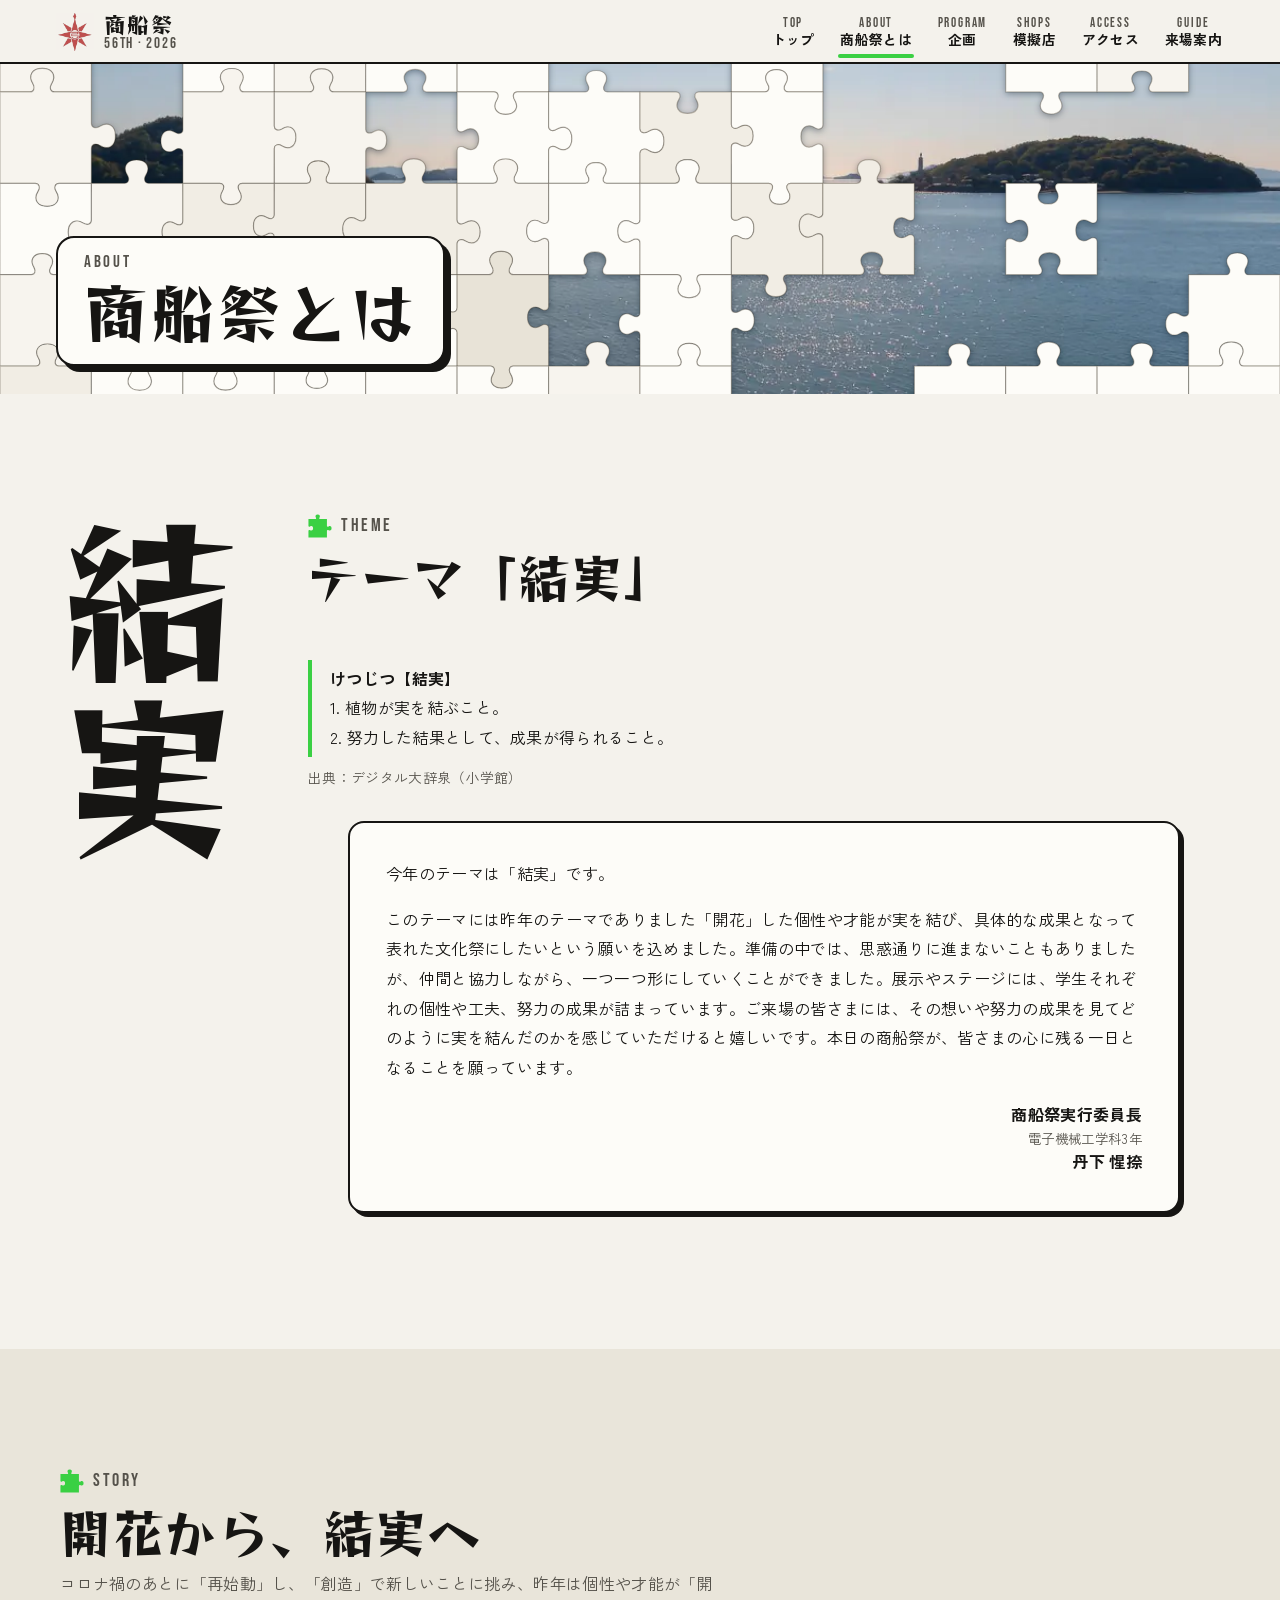
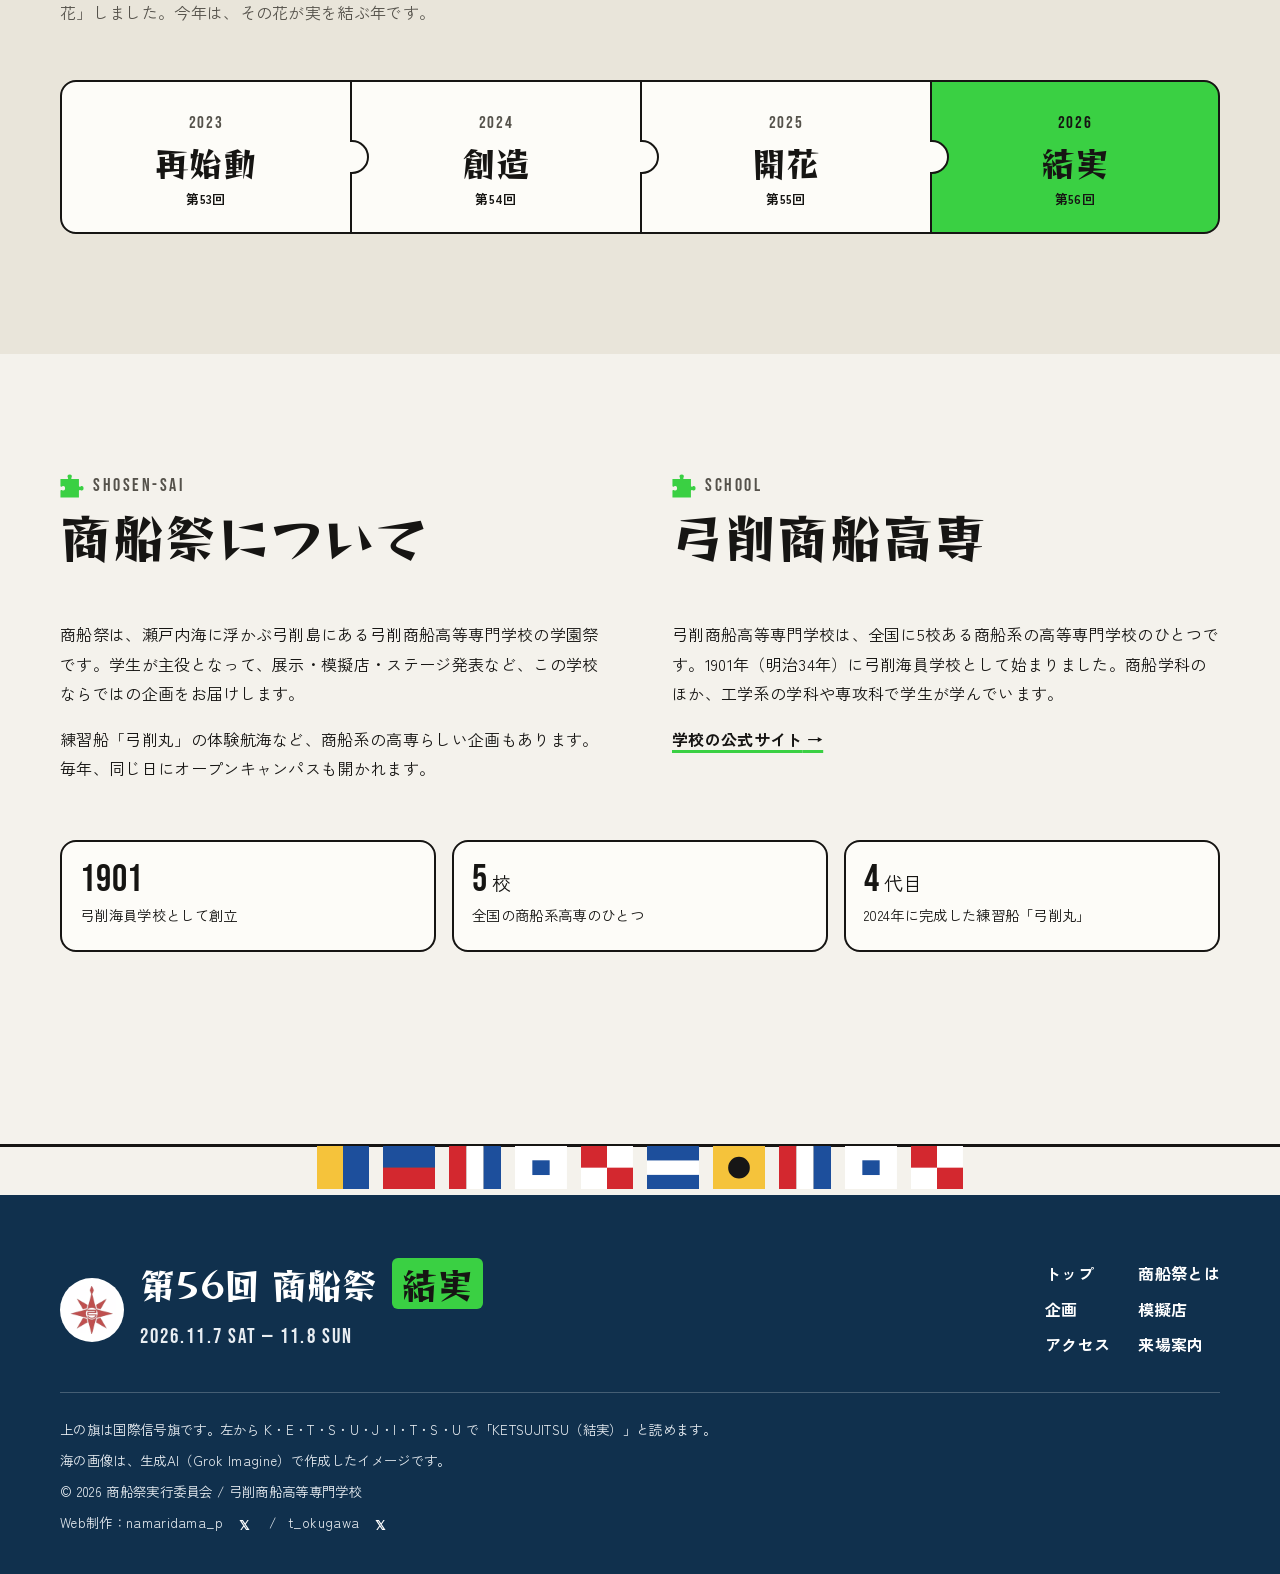
==== about.html @ 405e7607 "デザインを刷新し、複数ページ構成に変更（公式ポスターのパズル×海がモチーフ） - 公式ポスターの「ジグソーパズル × 瀬戸内の海 × 力強い黒文字 × 緑のピース」をモチーフにデザインを刷新 - 1ペ" ====
<!DOCTYPE html>
<html lang="ja">
<head>
  <meta charset="UTF-8">
  <meta name="viewport" content="width=device-width, initial-scale=1">
  <title>商船祭とは・テーマ「結実」 | 第56回 商船祭</title>
  <meta name="description" content="第56回 商船祭のテーマ「結実」と、実行委員長のメッセージ。再始動・創造・開花から結実へと続くテーマのつながりと、弓削商船高等専門学校の紹介。">
  <meta name="theme-color" content="#f4f2ec">
  <meta property="og:type" content="website">
  <meta property="og:site_name" content="第56回 商船祭 公式サイト">
  <meta property="og:title" content="商船祭とは・テーマ「結実」 | 第56回 商船祭">
  <meta property="og:url" content="https://namaridama-p.github.io/syousensai2026/about.html">
  <meta property="og:image" content="https://namaridama-p.github.io/syousensai2026/images/ogp.jpg">
  <meta name="twitter:card" content="summary_large_image">
  <link rel="icon" href="favicon.png" type="image/png">
  <link rel="apple-touch-icon" href="apple-touch-icon.png">
  <link rel="preconnect" href="https://fonts.googleapis.com">
  <link rel="preconnect" href="https://fonts.gstatic.com" crossorigin>
  <link rel="stylesheet" href="https://fonts.googleapis.com/css2?family=Bebas+Neue&family=Kaisei+Tokumin:wght@800&family=Reggae+One&family=Zen+Kaku+Gothic+New:wght@400;700&display=swap">
  <link rel="stylesheet" href="style.css?v=5">
</head>
<body>
  <a class="skip" href="#main">本文へスキップ</a>

  <header class="site-header">
    <a class="logo" href="index.html" aria-label="第56回 商船祭 トップへ">
      <img src="images/emblem.webp" width="38" height="38" alt="">
      <span class="logo-text"><b>商船祭</b><small>56th · 2026</small></span>
    </a>
    <p class="status" data-festival-status></p>
    <button class="menu-btn" type="button" aria-label="メニューを開く" aria-expanded="false" aria-controls="global-nav"><span></span><span></span></button>
    <nav class="nav" id="global-nav" aria-label="サイト内">
      <a href="index.html"><span class="en" aria-hidden="true">Top</span>トップ</a>
      <a href="about.html" aria-current="page"><span class="en" aria-hidden="true">About</span>商船祭とは</a>
      <a href="program.html"><span class="en" aria-hidden="true">Program</span>企画</a>
      <a href="shops.html"><span class="en" aria-hidden="true">Shops</span>模擬店</a>
      <a href="access.html"><span class="en" aria-hidden="true">Access</span>アクセス</a>
      <a href="info.html"><span class="en" aria-hidden="true">Guide</span>来場案内</a>
    </nav>
  </header>

  <main id="main">
    <header class="page-hero">
      <div class="hero-media" aria-hidden="true">
        <img src="images/hero/sea-1280.webp" srcset="images/hero/sea-800.webp 800w, images/hero/sea-1280.webp 1280w" sizes="100vw" width="1280" height="720" alt="">
      </div>
      <svg class="puzzle" data-puzzle="page" data-seed="55" aria-hidden="true" focusable="false"></svg>
      <div class="page-hero-inner" data-puzzle-keep>
        <p class="page-en">About</p>
        <h1 class="page-title">商船祭とは</h1>
      </div>
    </header>

    <section class="section" id="theme" aria-labelledby="theme-title">
      <div class="inner theme-word">
        <p class="theme-big" aria-hidden="true">結実</p>
        <div>
          <header class="sec-head">
            <p class="sec-en">Theme</p>
            <h2 class="sec-title" id="theme-title">テーマ「結実」</h2>
          </header>
          <dl class="dict">
            <dt>けつじつ【結実】</dt>
            <dd>1. 植物が実を結ぶこと。</dd>
            <dd>2. 努力した結果として、成果が得られること。</dd>
          </dl>
          <p class="note" style="margin-top: 8px">出典：デジタル大辞泉（小学館）</p>

          <blockquote class="message" data-reveal>
            <p>今年のテーマは「結実」です。</p>
            <p>このテーマには昨年のテーマでありました「開花」した個性や才能が実を結び、具体的な成果となって表れた文化祭にしたいという願いを込めました。準備の中では、思惑通りに進まないこともありましたが、仲間と協力しながら、一つ一つ形にしていくことができました。展示やステージには、学生それぞれの個性や工夫、努力の成果が詰まっています。ご来場の皆さまには、その想いや努力の成果を見てどのように実を結んだのかを感じていただけると嬉しいです。本日の商船祭が、皆さまの心に残る一日となることを願っています。</p>
            <footer>商船祭実行委員長<small>電子機械工学科3年</small>丹下 惺捺</footer>
          </blockquote>
        </div>
      </div>
    </section>

    <section class="section alt" id="history" aria-labelledby="history-title">
      <div class="inner">
        <header class="sec-head">
          <p class="sec-en">Story</p>
          <h2 class="sec-title" id="history-title">開花から、結実へ</h2>
          <p class="sec-lead">コロナ禍のあとに「再始動」し、「創造」で新しいことに挑み、昨年は個性や才能が「開花」しました。今年は、その花が実を結ぶ年です。</p>
        </header>
        <ol class="theme-chain" data-reveal>
          <li><span class="year">2023</span><span class="word">再始動</span><span class="no">第53回</span></li>
          <li><span class="year">2024</span><span class="word">創造</span><span class="no">第54回</span></li>
          <li><span class="year">2025</span><span class="word">開花</span><span class="no">第55回</span></li>
          <li><span class="year">2026</span><span class="word">結実</span><span class="no">第56回</span></li>
        </ol>
      </div>
    </section>

    <section class="section" id="festival" aria-labelledby="festival-title">
      <div class="inner">
        <div class="grid two" style="align-items: start; gap: clamp(28px, 5vw, 64px)">
          <div>
            <header class="sec-head">
              <p class="sec-en">Shosen-sai</p>
              <h2 class="sec-title" id="festival-title">商船祭について</h2>
            </header>
            <div class="flow">
              <p>商船祭は、瀬戸内海に浮かぶ弓削島にある弓削商船高等専門学校の学園祭です。学生が主役となって、展示・模擬店・ステージ発表など、この学校ならではの企画をお届けします。</p>
              <p>練習船「弓削丸」の体験航海など、商船系の高専らしい企画もあります。毎年、同じ日にオープンキャンパスも開かれます。</p>
            </div>
          </div>
          <div>
            <header class="sec-head">
              <p class="sec-en">School</p>
              <h2 class="sec-title">弓削商船高専</h2>
            </header>
            <div class="flow">
              <p>弓削商船高等専門学校は、全国に5校ある商船系の高等専門学校のひとつです。1901年（明治34年）に弓削海員学校として始まりました。商船学科のほか、工学系の学科や専攻科で学生が学んでいます。</p>
              <p><a class="text-link" href="https://www.yuge.ac.jp/" target="_blank" rel="noopener">学校の公式サイト</a></p>
            </div>
          </div>
        </div>
        <ul class="fact-list" style="margin-top: clamp(36px, 5vw, 56px)">
          <li data-reveal><b>1901</b><span>弓削海員学校として創立</span></li>
          <li data-reveal><b>5<small style="font-size:.5em"> 校</small></b><span>全国の商船系高専のひとつ</span></li>
          <li data-reveal><b>4<small style="font-size:.5em"> 代目</small></b><span>2024年に完成した練習船「弓削丸」</span></li>
        </ul>
      </div>
    </section>
  </main>

  <footer class="site-footer">
    <div class="bunting" data-flags="K E T S U J I T S U" aria-hidden="true"></div>
    <div class="footer-inner">
      <div class="footer-brand">
        <span class="footer-emblem"><img src="images/emblem.webp" width="48" height="48" alt=""></span>
        <p class="footer-title">第56回 商船祭<span>結実</span></p>
        <p class="footer-date">2026.11.7 SAT — 11.8 SUN</p>
      </div>
      <nav class="footer-nav" aria-label="フッター">
        <a href="index.html">トップ</a>
        <a href="about.html">商船祭とは</a>
        <a href="program.html">企画</a>
        <a href="shops.html">模擬店</a>
        <a href="access.html">アクセス</a>
        <a href="info.html">来場案内</a>
      </nav>
      <div class="footer-meta">
        <p>上の旗は国際信号旗です。左から K・E・T・S・U・J・I・T・S・U で「KETSUJITSU（結実）」と読めます。</p>
        <p>海の画像は、生成AI（Grok Imagine）で作成したイメージです。</p>
        <p>&copy; 2026 商船祭実行委員会 / 弓削商船高等専門学校</p>
        <p class="credit">
          Web制作：namaridama_p
          <a class="x-link" href="https://x.com/namaridama_p" target="_blank" rel="noopener noreferrer" aria-label="namaridama_pのX">𝕏</a>
          <span class="credit-sep" aria-hidden="true">/</span>
          t_okugawa
          <a class="x-link" href="https://x.com/toma_okugawa" target="_blank" rel="noopener noreferrer" aria-label="t_okugawaのX">𝕏</a>
        </p>
      </div>
    </div>
  </footer>

  <nav class="tabbar" aria-label="よく使うページ">
    <a href="program.html"><svg viewBox="0 0 24 24" aria-hidden="true"><rect x="3" y="5" width="18" height="16" rx="2"/><path d="M3 10h18M8 3v4M16 3v4"/></svg>企画</a>
    <a href="shops.html"><svg viewBox="0 0 24 24" aria-hidden="true"><path d="M3 9l2-5h14l2 5z"/><path d="M5 9v11h14V9"/><path d="M10 20v-5h4v5"/></svg>模擬店</a>
    <a href="access.html"><svg viewBox="0 0 24 24" aria-hidden="true"><path d="M3 14h18l-2.5 5h-13z"/><path d="M6 14V9h12v5"/><path d="M9 9V6h6v3"/></svg>アクセス</a>
    <a href="info.html"><svg viewBox="0 0 24 24" aria-hidden="true"><circle cx="12" cy="12" r="9"/><path d="M12 11v6M12 7.5v.5"/></svg>案内</a>
  </nav>

  <script type="speculationrules">
  { "prefetch": [{ "where": { "selector_matches": ".nav a, .tabbar a" }, "eagerness": "moderate" }] }
  </script>
  <script src="script.js?v=5" defer></script>
</body>
</html>
---- style.css ----
/* =========================================================
   第56回 商船祭 公式サイト — style.css
   テーマ「結実」。公式ポスターの
   「ジグソーパズル × 瀬戸内の海 × 力強い黒文字 × 緑のピース」を
   Web に置き換えたデザインです。
   ========================================================= */

/* ---------- 色・文字・サイズ ---------- */
:root {
  --ink: #161513;            /* 文字と線（ポスターの黒） */
  --ink-soft: #55524b;       /* 補足の文字 */
  --paper: #f4f2ec;          /* 背景（パズルの白） */
  --paper-2: #e9e5da;        /* 背景の切り替え */
  --piece: #fdfcf8;          /* カード */
  --line: rgba(22, 21, 19, .16);
  --sea: #1d5b93;            /* リンク・海の青 */
  --sea-deep: #10304d;       /* 濃い海の青（フッターなど） */
  --green: #3ad043;          /* 最後のピースの緑（差し色） */
  --green-soft: #dff6da;
  --green-deep: #1d7524;     /* 明るい背景で読める緑 */
  --red: #c8202a;            /* 注意・売り切れ */
  --yellow-soft: #fff4c7;    /* 注意書きの背景 */

  --font-body: "Zen Kaku Gothic New", "Hiragino Sans", "Hiragino Kaku Gothic ProN", "Yu Gothic", "Meiryo", sans-serif;
  --font-display: "Reggae One", "Kaisei Tokumin", "Hiragino Mincho ProN", "Yu Mincho", serif;
  --font-head: "Kaisei Tokumin", "Hiragino Mincho ProN", "Yu Mincho", serif;
  --font-num: "Bebas Neue", "Arial Narrow", "Zen Kaku Gothic New", sans-serif;

  --max: 1160px;
  --gutter: clamp(18px, 4.6vw, 56px);
  --header-h: 64px;
  --radius: 16px;
  --border: 2px solid var(--ink);
  --pop: 4px 4px 0 var(--ink);
  --ease: cubic-bezier(.2, .7, .2, 1);
  color-scheme: light;
}

/* ---------- 基本 ---------- */
*, *::before, *::after { box-sizing: border-box; }
html { -webkit-text-size-adjust: 100%; scroll-padding-top: calc(var(--header-h) + 16px); }
body {
  margin: 0;
  font-family: var(--font-body);
  font-size: 1rem;
  line-height: 1.85;
  letter-spacing: .02em;
  color: var(--ink);
  background: var(--paper);
  -webkit-font-smoothing: antialiased;
  overflow-wrap: anywhere;
}
body.menu-open { overflow: hidden; }
h1, h2, h3, h4 { margin: 0; line-height: 1.35; font-weight: 700; }
p, ul, ol, dl, dd, figure { margin: 0; }
ul, ol { padding: 0; }
img, svg, video { display: block; max-width: 100%; }
img { height: auto; }
a { color: var(--sea); text-underline-offset: .22em; text-decoration-thickness: 1px; }
a:hover { text-decoration-thickness: 2px; }
:focus-visible { outline: 3px solid var(--sea); outline-offset: 3px; border-radius: 4px; }
::selection { background: var(--green); color: var(--ink); }
.sr-only {
  position: absolute !important; width: 1px; height: 1px; padding: 0; margin: -1px;
  overflow: hidden; clip: rect(0 0 0 0); white-space: nowrap; border: 0;
}
.skip {
  position: absolute; left: 12px; top: 12px; z-index: 100;
  padding: 8px 16px; border: var(--border); border-radius: 999px;
  background: var(--green); color: var(--ink); font-weight: 700; text-decoration: none;
  transform: translateY(-200%);
}
.skip:focus { transform: none; }
.flow > * + * { margin-top: 1em; }

/* ---------- ヘッダー ---------- */
.site-header {
  position: sticky; top: 0; z-index: 40;
  display: flex; align-items: center; gap: 18px;
  height: var(--header-h); padding: 0 var(--gutter);
  view-transition-name: site-header;
}
/* 背景のぼかしは疑似要素に持たせる（header 自体に backdrop-filter を付けると、
   中の position: fixed なスマホ用メニューの基準がヘッダーになってしまうため） */
.site-header::before {
  content: ""; position: absolute; inset: 0; z-index: -1;
  background: rgba(244, 242, 236, .92);
  border-bottom: var(--border);
  -webkit-backdrop-filter: blur(10px);
  backdrop-filter: blur(10px);
}
.logo {
  display: inline-flex; align-items: center; gap: 10px; margin-right: auto;
  color: var(--ink); text-decoration: none;
}
.logo img { width: 38px; height: 38px; }
.logo-text { display: grid; line-height: 1.05; }
.logo-text b { font-family: var(--font-display); font-weight: 400; font-size: 1.35rem; letter-spacing: .06em; }
.logo-text small { font-family: var(--font-num); font-size: .92rem; letter-spacing: .12em; color: var(--ink-soft); }
.status {
  flex: none; padding: 3px 12px; border: var(--border); border-radius: 999px;
  background: var(--green); font-size: .78rem; font-weight: 700; line-height: 1.6; white-space: nowrap;
}
.status:empty { display: none; }
.nav { display: flex; gap: clamp(10px, 1.7vw, 26px); }
.nav a {
  position: relative; display: grid; justify-items: center;
  padding: 6px 2px; color: var(--ink); text-decoration: none;
  font-size: .86rem; font-weight: 700; line-height: 1.3; white-space: nowrap;
}
.nav .en { font-family: var(--font-num); font-size: .8rem; font-weight: 400; letter-spacing: .14em; color: var(--ink-soft); }
.nav a::after {
  content: ""; position: absolute; left: 0; right: 0; bottom: -3px; height: 4px;
  border-radius: 2px; background: var(--green);
  transform: scaleX(0); transition: transform .3s var(--ease);
}
.nav a:hover::after, .nav a:focus-visible::after, .nav a[aria-current="page"]::after { transform: scaleX(1); }
.menu-btn {
  display: none; position: relative; flex: none; width: 46px; height: 46px; margin-right: -6px;
  border: var(--border); border-radius: 12px; background: var(--piece); color: var(--ink); cursor: pointer;
}
.menu-btn span {
  position: absolute; left: 11px; right: 11px; height: 2px; border-radius: 2px; background: currentColor;
  transition: transform .35s var(--ease), top .35s var(--ease);
}
.menu-btn span:first-child { top: 16px; }
.menu-btn span:last-child { top: 26px; }
.menu-btn[aria-expanded="true"] span:first-child { top: 21px; transform: rotate(35deg); }
.menu-btn[aria-expanded="true"] span:last-child { top: 21px; transform: rotate(-35deg); }

/* ---------- スマホ用の下部メニュー ---------- */
.tabbar { display: none; }

/* ---------- ボタン・リンク ---------- */
.btn {
  display: inline-flex; align-items: center; justify-content: center; gap: .55em;
  min-height: 50px; padding: 10px 24px;
  border: var(--border); border-radius: 999px; background: var(--piece); box-shadow: var(--pop);
  color: var(--ink); font-weight: 700; line-height: 1.4; text-decoration: none;
  transition: transform .2s var(--ease), box-shadow .2s var(--ease), background-color .2s;
}
.btn:hover { transform: translate(-1px, -1px); box-shadow: 5px 5px 0 var(--ink); }
.btn:active { transform: translate(3px, 3px); box-shadow: 1px 1px 0 var(--ink); }
.btn-green { background: var(--green); }
.btn::after {
  content: ""; width: .55em; height: .55em; margin-left: .1em;
  border-top: 2px solid currentColor; border-right: 2px solid currentColor; transform: rotate(45deg);
}
.btn[href$=".pdf"]::after, .btn[target="_blank"]::after {
  width: .8em; height: .8em; border: 0; transform: none;
  background: currentColor;
  -webkit-mask: url("data:image/svg+xml,%3Csvg xmlns='http://www.w3.org/2000/svg' viewBox='0 0 24 24'%3E%3Cpath d='M14 3h7v7h-2V6.4l-9.3 9.3-1.4-1.4L17.6 5H14V3zM5 5h6v2H5v12h12v-6h2v8H3V5h2z'/%3E%3C/svg%3E") center / contain no-repeat;
  mask: url("data:image/svg+xml,%3Csvg xmlns='http://www.w3.org/2000/svg' viewBox='0 0 24 24'%3E%3Cpath d='M14 3h7v7h-2V6.4l-9.3 9.3-1.4-1.4L17.6 5H14V3zM5 5h6v2H5v12h12v-6h2v8H3V5h2z'/%3E%3C/svg%3E") center / contain no-repeat;
}
.btn-row { display: flex; flex-wrap: wrap; gap: 14px 16px; }
.text-link { font-weight: 700; color: var(--ink); text-decoration-color: var(--green); text-decoration-thickness: 3px; }
.text-link::after { content: " →"; }

/* ---------- セクション共通 ---------- */
.section { padding: clamp(72px, 10vw, 120px) var(--gutter); }
.section.alt { background: var(--paper-2); }
.inner { max-width: var(--max); margin: 0 auto; }
.inner.narrow { max-width: 820px; }
.sec-head { display: grid; gap: 6px; margin-bottom: clamp(30px, 5vw, 52px); }
.sec-en {
  display: flex; align-items: center; gap: .55em;
  font-family: var(--font-num); font-size: 1.1rem; letter-spacing: .14em; line-height: 1; color: var(--ink-soft);
}
.sec-en::before {
  content: ""; flex: none; width: 1.35em; height: 1.35em; background: var(--green);
  -webkit-mask: url("images/piece.svg") center / contain no-repeat;
  mask: url("images/piece.svg") center / contain no-repeat;
}
.sec-title { font-family: var(--font-display); font-weight: 400; font-size: clamp(1.9rem, 4.6vw, 3.2rem); line-height: 1.25; letter-spacing: .03em; }
.sec-lead { max-width: 42em; color: var(--ink-soft); }
.note { font-size: .86rem; line-height: 1.8; color: var(--ink-soft); }
.note + .note { margin-top: .4em; }
.more { margin-top: clamp(28px, 4vw, 40px); }
.updated { font-size: .82rem; color: var(--ink-soft); }

/* ---------- カード ---------- */
.card {
  position: relative; min-width: 0;
  padding: 22px 22px 24px; border: var(--border); border-radius: var(--radius);
  background: var(--piece); box-shadow: var(--pop);
}
.card h3 { font-size: 1.15rem; line-height: 1.5; }
.card p + p { margin-top: .6em; }
.grid { display: grid; gap: clamp(16px, 2.4vw, 26px); }
.grid.two { grid-template-columns: repeat(2, minmax(0, 1fr)); }
.grid.three { grid-template-columns: repeat(3, minmax(0, 1fr)); }
.tag {
  display: inline-block; padding: 0 10px; border: 1.5px solid var(--ink); border-radius: 999px;
  background: var(--piece); font-size: .76rem; font-weight: 700; line-height: 1.75; letter-spacing: .06em; white-space: nowrap;
}
.tag.green { background: var(--green); }

/* 企画のアイコン（パズルのピース形） */
.cat-card { display: grid; grid-template-columns: auto 1fr; gap: 6px 16px; align-items: start; text-decoration: none; color: var(--ink); }
.cat-card .icon { grid-row: span 2; }
.cat-card h3 { align-self: end; }
.cat-card p { font-size: .9rem; color: var(--ink-soft); }
a.cat-card { transition: transform .2s var(--ease), box-shadow .2s var(--ease); }
a.cat-card:hover { transform: translate(-2px, -2px); box-shadow: 6px 6px 0 var(--ink); }
.icon { position: relative; width: 58px; height: 58px; flex: none; }
.icon::before {
  content: ""; position: absolute; inset: 0; background: var(--green);
  -webkit-mask: url("images/piece.svg") center / contain no-repeat;
  mask: url("images/piece.svg") center / contain no-repeat;
}
.icon svg { position: absolute; left: 13px; top: 17px; width: 26px; height: 26px; fill: none; stroke: var(--ink); stroke-width: 2; stroke-linecap: round; stroke-linejoin: round; }
.icon.sea::before { background: #a9d3f2; }

/* ---------- 注意書き ---------- */
.alert {
  display: grid; grid-template-columns: auto 1fr; gap: 4px 14px; align-items: start;
  padding: 18px 20px; border: var(--border); border-radius: var(--radius);
  background: var(--yellow-soft); box-shadow: var(--pop);
}
.alert::before {
  content: "!"; grid-row: span 3; display: grid; place-items: center;
  width: 34px; height: 34px; border-radius: 50%; background: var(--ink); color: var(--yellow-soft);
  font-family: var(--font-num); font-size: 1.3rem; line-height: 1;
}
.alert strong { font-size: 1.05rem; }
.alert p { font-size: .94rem; }
.alert + .alert { margin-top: 16px; }

/* ---------- 表（情報の一覧） ---------- */
.info { border-top: var(--border); }
.info > div { display: grid; grid-template-columns: 9em 1fr; gap: 6px 20px; padding: 16px 4px; border-bottom: 1px solid var(--line); }
.info dt { font-weight: 700; }
.info dd { min-width: 0; }

/* =========================================================
   トップページ
   ========================================================= */
.hero {
  position: relative; isolation: isolate; overflow: hidden;
  min-height: calc(100vh - var(--header-h));
  min-height: calc(100svh - var(--header-h));
  background: var(--sea-deep);
}
.hero-media, .page-hero .hero-media { position: absolute; inset: 0; z-index: -2; overflow: hidden; }
.hero-media img { width: 100%; height: 100%; object-fit: cover; object-position: 50% 50%; transform: scale(1.06); }
.puzzle { position: absolute; inset: 0; z-index: -1; width: 100%; height: 100%; pointer-events: none; overflow: visible; }
.puzzle.is-built { filter: drop-shadow(0 2px 3px rgba(6, 22, 38, .38)); }
.puzzle path { stroke: rgba(60, 50, 34, .32); stroke-width: 1.2; stroke-linejoin: round; }
.puzzle .pz-green { fill: var(--green); stroke: #157a1f; stroke-width: 1.6; transform-box: fill-box; transform-origin: 50% 50%; }
.puzzle .pz-ring { fill: none; stroke: var(--green); stroke-width: 3; transform-box: fill-box; transform-origin: 50% 50%; opacity: 0; }

.hero-inner {
  position: relative;
  display: grid;
  grid-template-columns: auto minmax(0, 1fr) auto;
  grid-template-rows: 1fr auto;
  grid-template-areas: "theme mid vert" "theme panel vert";
  column-gap: clamp(16px, 3vw, 44px);
  min-height: inherit; max-width: 1480px; margin: 0 auto;
  padding: clamp(18px, 3vw, 40px) var(--gutter) clamp(22px, 3.6vw, 44px);
}
.hero-title { grid-area: theme; align-self: start; margin: 0; font-weight: 400; }
.hero-theme {
  display: block; writing-mode: vertical-rl;
  font-family: var(--font-display); font-size: min(37vh, 24vw); line-height: 1; letter-spacing: 0;
  color: var(--ink); -webkit-text-stroke: .075em #fff; paint-order: stroke fill;
}
.hero-vert {
  grid-area: vert; align-self: start;
  writing-mode: vertical-rl;
  font-family: var(--font-head); font-weight: 800; font-size: clamp(1.25rem, 3.1vh, 2.2rem); line-height: 1.3;
  -webkit-text-stroke: .2em #fff; paint-order: stroke fill;
}
.hero-vert span { display: block; }
.hero-vert span:last-child { margin-top: 3.2em; }
.hero-panel {
  grid-area: panel; align-self: end; justify-self: center;
  width: min(100%, 640px);
  padding: 20px clamp(18px, 2.4vw, 28px) 22px;
  border: var(--border); border-radius: 20px; background: var(--piece); box-shadow: 6px 6px 0 var(--ink);
}
.hero-kicker { font-size: .84rem; font-weight: 700; color: var(--ink-soft); }
.hero-dates { margin-top: 2px; font-family: var(--font-num); font-size: clamp(2.6rem, 5.4vw, 4rem); line-height: .95; letter-spacing: .02em; }
.hero-dates small { font-size: .45em; letter-spacing: .08em; margin-left: .15em; }
.hero-dates .sep { margin: 0 .18em; color: var(--green-deep); }
.hero-hours { display: flex; flex-wrap: wrap; gap: 2px 22px; margin-top: 10px; font-weight: 700; }
.hero-hours div { display: flex; gap: .5em; }
.hero-hours dd { font-family: var(--font-num); font-size: 1.35rem; line-height: 1.3; letter-spacing: .04em; font-weight: 400; }
.hero-place { margin-top: 6px; font-size: .9rem; }
.hero-cta { margin-top: 16px; }

/* カウントダウン */
.countdown {
  display: flex; flex-wrap: wrap; align-items: baseline; gap: 4px 12px;
  margin-top: 14px; padding-top: 12px; border-top: 1px dashed var(--line);
}
.countdown-label { font-weight: 700; font-size: .88rem; }
.countdown-nums { display: flex; align-items: baseline; gap: 10px; }
.countdown-nums span { display: inline-flex; align-items: baseline; gap: 2px; font-size: .78rem; font-weight: 700; }
.countdown-nums b { font-family: var(--font-num); font-weight: 400; font-size: 2.1rem; line-height: 1; font-variant-numeric: tabular-nums; }
.countdown-message { font-weight: 700; }
.countdown-message:empty { display: none; }
.countdown.is-message .countdown-label, .countdown.is-message .countdown-nums { display: none; }

/* UW2（ようこそ） */
.welcome-grid { display: grid; grid-template-columns: auto minmax(0, 1fr); gap: clamp(28px, 6vw, 80px); align-items: center; }
.hoist { display: grid; justify-items: center; gap: 0; padding: 0 18px; }
.hoist::before { content: ""; width: 2px; height: 26px; background: var(--ink); }
.hoist .flag { width: clamp(96px, 13vw, 140px); height: auto; filter: drop-shadow(0 0 .6px rgba(22, 21, 19, .9)); }
.hoist .flag + .flag { margin-top: 6px; }
.hoist figcaption { margin-top: 12px; font-family: var(--font-num); font-size: 1.4rem; letter-spacing: .2em; text-align: center; line-height: 1.1; }
.hoist figcaption small { display: block; font-family: var(--font-body); font-size: .78rem; letter-spacing: .06em; font-weight: 700; }
.welcome-text .sec-title { margin-bottom: 18px; }
.welcome-text p { max-width: 38em; }

/* お知らせ */
.news-list { list-style: none; border-top: var(--border); }
.news-item { display: grid; grid-template-columns: 7.5em 1fr; gap: 4px 20px; padding: 16px 4px; border-bottom: 1px solid var(--line); }
.news-item time { font-family: var(--font-num); font-size: 1.15rem; letter-spacing: .06em; line-height: 1.6; }
.news-title { font-weight: 700; }
.news-title a { color: var(--ink); text-decoration-color: var(--green); text-decoration-thickness: 3px; }
.news-text { font-size: .92rem; color: var(--ink-soft); }
.news-list > li.empty { display: block; color: var(--ink-soft); }

/* 弓削丸（濃い青の帯） */
.band {
  position: relative; isolation: isolate; overflow: hidden;
  padding: clamp(72px, 10vw, 120px) var(--gutter);
  background: var(--sea-deep); color: #f4f2ec;
}
.band::before {
  content: ""; position: absolute; inset: 0; z-index: -1; opacity: .22;
  background: url("images/hero/sea-1280.webp") center / cover no-repeat;
}
.band .sec-en { color: #c9d6e2; }
.band a:not(.btn) { color: #fff; }
.band-grid { display: grid; grid-template-columns: minmax(0, 1.1fr) minmax(0, 1fr); gap: clamp(28px, 5vw, 64px); align-items: start; }
.voyage-list { display: grid; gap: 14px; list-style: none; }
.voyage-list li {
  display: grid; grid-template-columns: auto 1fr; gap: 2px 16px; align-items: baseline;
  padding: 16px 20px; border: 2px solid #f4f2ec; border-radius: var(--radius); background: rgba(16, 48, 77, .7);
}
.voyage-list .day { grid-row: span 2; font-family: var(--font-num); font-size: 1.6rem; letter-spacing: .06em; line-height: 1.1; }
.voyage-list .time { font-family: var(--font-num); font-size: 2.1rem; letter-spacing: .04em; line-height: 1.05; }
.voyage-list .ticket { font-size: .88rem; }
.check-list { list-style: none; display: grid; gap: 10px; }
.check-list li { position: relative; padding-left: 30px; }
.check-list li::before {
  content: ""; position: absolute; left: 0; top: .32em; width: 20px; height: 20px; background: var(--green);
  -webkit-mask: url("images/piece.svg") center / contain no-repeat;
  mask: url("images/piece.svg") center / contain no-repeat;
}

/* ポスター */
.poster-grid { display: grid; grid-template-columns: minmax(0, 300px) minmax(0, 1fr); gap: clamp(28px, 5vw, 64px); align-items: center; }
.poster-frame { padding: 12px; border: var(--border); border-radius: 12px; background: var(--piece); box-shadow: 6px 6px 0 var(--ink); transform: rotate(-2deg); }
.poster-frame img { width: 100%; border: 1px solid var(--line); }

/* =========================================================
   各ページの見出し
   ========================================================= */
.page-hero {
  position: relative; isolation: isolate; overflow: hidden;
  min-height: clamp(220px, 30vw, 330px);
  display: flex; align-items: flex-end;
  padding: 28px var(--gutter);
  background: var(--sea-deep);
}
.page-hero .hero-media img { width: 100%; height: 100%; object-fit: cover; }
.page-hero-inner {
  position: relative; display: grid; gap: 2px;
  padding: 14px 26px 16px; border: var(--border); border-radius: 18px;
  background: var(--piece); box-shadow: 6px 6px 0 var(--ink);
}
.page-en { font-family: var(--font-num); font-size: 1.05rem; letter-spacing: .16em; line-height: 1.2; color: var(--ink-soft); }
.page-title { font-family: var(--font-display); font-weight: 400; font-size: clamp(2.2rem, 6vw, 4rem); line-height: 1.15; letter-spacing: .04em; }

/* 目次（ページ内リンク） */
.toc { display: flex; flex-wrap: wrap; gap: 10px; list-style: none; }
.toc a {
  display: inline-flex; align-items: center; min-height: 44px; padding: 6px 16px;
  border: var(--border); border-radius: 999px; background: var(--piece);
  color: var(--ink); font-weight: 700; font-size: .9rem; text-decoration: none;
}
.toc a:hover { background: var(--green-soft); }

/* =========================================================
   商船祭とは
   ========================================================= */
.theme-word { display: grid; grid-template-columns: auto minmax(0, 1fr); gap: clamp(24px, 6vw, 72px); align-items: start; }
.theme-big {
  writing-mode: vertical-rl; font-family: var(--font-display); font-size: clamp(6rem, 16vw, 11rem); line-height: 1;
}
.dict { border-left: 4px solid var(--green); padding: 4px 0 4px 18px; }
.dict dt { font-weight: 700; }
.dict dd + dt { margin-top: 10px; }
.message {
  position: relative; margin-top: 32px; padding: clamp(22px, 3.4vw, 36px);
  border: var(--border); border-radius: var(--radius); background: var(--piece); box-shadow: var(--pop);
}
.message p + p { margin-top: 1em; }
.message footer { margin-top: 20px; text-align: right; font-weight: 700; line-height: 1.6; }
.message footer small { display: block; font-weight: 400; color: var(--ink-soft); }

/* テーマのつながり（年ごとのピース） */
.theme-chain { display: grid; grid-template-columns: repeat(4, minmax(0, 1fr)); gap: 0; list-style: none; counter-reset: none; }
.theme-chain li {
  position: relative; display: grid; gap: 2px; justify-items: center; align-content: start;
  padding: 26px 10px 22px; margin-right: -2px;
  border: var(--border); background: var(--piece); text-align: center;
}
.theme-chain li:first-child { border-radius: var(--radius) 0 0 var(--radius); }
.theme-chain li:last-child { border-radius: 0 var(--radius) var(--radius) 0; background: var(--green); margin-right: 0; }
/* 箱どうしをつなぐパズルの出っ張り（付け根では境目の線が途切れるようにする） */
.theme-chain li:not(:last-child)::after {
  content: ""; position: absolute; right: -19px; top: 50%; z-index: 2;
  width: 34px; height: 34px; margin-top: -17px; border: var(--border); border-radius: 50%;
  background: inherit; clip-path: inset(-3px -3px -3px 15px);
}
.theme-chain .year { font-family: var(--font-num); font-size: 1.05rem; letter-spacing: .1em; color: var(--ink-soft); }
.theme-chain li:last-child .year { color: var(--ink); }
.theme-chain .word { font-family: var(--font-display); font-size: clamp(1.4rem, 3vw, 2.1rem); line-height: 1.3; }
.theme-chain .no { font-size: .8rem; font-weight: 700; }

.fact-list { display: grid; grid-template-columns: repeat(3, minmax(0, 1fr)); gap: 16px; list-style: none; }
.fact-list li { padding: 18px 18px 20px; border: var(--border); border-radius: var(--radius); background: var(--piece); }
.fact-list b { display: block; font-family: var(--font-num); font-size: 2.4rem; font-weight: 400; line-height: 1.05; letter-spacing: .02em; }
.fact-list span { font-size: .9rem; }

/* =========================================================
   企画・タイムテーブル
   ========================================================= */
.filters { display: flex; flex-wrap: wrap; gap: 8px; margin-bottom: 18px; }
.filter {
  min-height: 44px; padding: 6px 16px;
  border: var(--border); border-radius: 999px; background: var(--piece);
  color: var(--ink); font: inherit; font-size: .9rem; font-weight: 700; cursor: pointer;
}
.filter:hover { background: var(--green-soft); }
.filter[aria-pressed="true"] { background: var(--ink); color: #fff; }
.tt-day + .tt-day { margin-top: clamp(32px, 5vw, 48px); }
.tt-day-title {
  display: flex; flex-wrap: wrap; align-items: baseline; gap: 4px 14px;
  margin-bottom: 14px; font-family: var(--font-head); font-weight: 800; font-size: clamp(1.3rem, 2.6vw, 1.7rem);
}
.tt-day-title small { font-family: var(--font-body); font-size: .9rem; font-weight: 700; color: var(--ink-soft); }
.tt-list { list-style: none; display: grid; gap: 14px; }
.tt-item {
  display: grid; grid-template-columns: 8.5em minmax(0, 1fr); gap: 6px 22px;
  padding: 18px 20px; border: var(--border); border-radius: var(--radius); background: var(--piece);
}
.tt-time { font-family: var(--font-num); font-size: 1.6rem; letter-spacing: .04em; line-height: 1.15; }
.tt-time.tbd { font-family: var(--font-body); font-size: .88rem; font-weight: 700; color: var(--ink-soft); line-height: 1.6; }
.tt-meta { display: flex; flex-wrap: wrap; align-items: center; gap: 4px 10px; font-size: .86rem; color: var(--ink-soft); }
.tt-title { margin-top: 4px; font-size: 1.15rem; }
.tt-body > p:not(.tt-meta) { margin-top: 6px; font-size: .94rem; }
.tt-note { padding-left: 1.2em; text-indent: -1.2em; color: var(--red); font-weight: 700; }
.tt-note::before { content: "※ "; }
.tt-item.is-now { background: var(--green-soft); box-shadow: var(--pop); }
.now-badge { display: inline-block; padding: 0 10px; border-radius: 999px; background: var(--green); border: 1.5px solid var(--ink); font-size: .76rem; font-weight: 700; color: var(--ink); }
.empty-box { padding: 22px; border: 2px dashed var(--line); border-radius: var(--radius); color: var(--ink-soft); }

.voyage-table { width: 100%; border-collapse: collapse; border-top: var(--border); }
.voyage-table th, .voyage-table td { padding: 14px 10px; border-bottom: 1px solid var(--line); text-align: left; vertical-align: top; }
.voyage-table th { white-space: nowrap; }
.voyage-table td b { font-family: var(--font-num); font-size: 1.5rem; font-weight: 400; letter-spacing: .04em; }

/* =========================================================
   模擬店（shops.js が生成）
   ========================================================= */
.shop { padding: 0; overflow: hidden; display: flex; flex-direction: column; }
.shop-img { width: 100%; aspect-ratio: 16 / 9; object-fit: cover; border-bottom: var(--border); background: var(--paper-2); }
.shop-body { padding: 18px 20px 22px; }
.shop-tags { display: flex; flex-wrap: wrap; gap: 6px; }
.shop h3 { margin-top: 10px; font-size: 1.2rem; }
.shop .meta { margin-top: 2px; font-size: .86rem; color: var(--ink-soft); }
.shop .summary { margin-top: 10px; }
.shop .menu { list-style: none; margin-top: 14px; border-top: 1.5px solid var(--ink); }
.shop .menu li { display: flex; justify-content: space-between; align-items: baseline; gap: 12px; padding: 8px 0; border-bottom: 1px solid var(--line); font-size: .92rem; }
.shop .menu b { font-family: var(--font-num); font-size: 1.25rem; font-weight: 400; letter-spacing: .04em; white-space: nowrap; }
.shop .menu li.sold-out { color: var(--ink-soft); }
.shop .menu li.sold-out .item-name, .shop .menu li.sold-out b { text-decoration: line-through; }
.sold-badge {
  display: inline-block; margin-left: 8px; padding: 0 8px; border-radius: 999px;
  background: var(--red); color: #fff; font-size: .72rem; font-style: normal; font-weight: 700; line-height: 1.8;
  text-decoration: none; vertical-align: 1px;
}
.shop .allergen { margin-top: 10px; font-size: .84rem; color: var(--ink-soft); }
.shop .comment { margin-top: 10px; padding: 8px 12px; border-radius: 10px; background: var(--green-soft); font-size: .9rem; }
.shop[hidden] { display: none; }
.cards-empty { grid-column: 1 / -1; }
/* JSON の文章に書いた \n を改行として表示する */
.shop .summary, .shop .comment, .news-text, .tt-body > p { white-space: pre-line; }

/* =========================================================
   アクセス
   ========================================================= */
.map-wrap { overflow: hidden; border: var(--border); border-radius: var(--radius); box-shadow: var(--pop); background: var(--paper-2); }
.map-wrap iframe { display: block; width: 100%; height: clamp(280px, 40vw, 440px); border: 0; }
.route { padding: 0; overflow: hidden; }
.route-head { display: flex; align-items: center; gap: 14px; padding: 16px 20px; border-bottom: var(--border); background: var(--green-soft); }
.route-head h3 { font-size: 1.2rem; }
.route-head .icon { width: 46px; height: 46px; }
.route-head .icon svg { left: 10px; top: 13px; width: 22px; height: 22px; }
.route-body { padding: 18px 20px 22px; }
.steps { list-style: none; display: grid; gap: 0; }
.steps li { position: relative; padding: 0 0 16px 30px; }
.steps li::before {
  content: ""; position: absolute; left: 6px; top: .5em; width: 12px; height: 12px;
  border: 2.5px solid var(--ink); border-radius: 50%; background: var(--piece);
}
.steps li:not(:last-child)::after { content: ""; position: absolute; left: 11px; top: calc(.5em + 14px); bottom: 0; width: 2.5px; background: var(--ink); }
.steps li.goal::before { background: var(--green); }
.steps b { font-weight: 700; }
.steps small { display: block; font-size: .86rem; color: var(--ink-soft); }
.route-body .note { margin-top: 6px; }
.link-list { list-style: none; display: grid; gap: 10px; }
.link-list a { font-weight: 700; }
.link-list small { display: block; color: var(--ink-soft); font-size: .84rem; }

/* =========================================================
   来場案内（FAQ）
   ========================================================= */
.faq { display: grid; gap: 12px; }
.faq details { border: var(--border); border-radius: var(--radius); background: var(--piece); }
.faq summary {
  position: relative; display: block; padding: 16px 52px 16px 20px; cursor: pointer;
  font-weight: 700; list-style: none;
}
.faq summary::-webkit-details-marker { display: none; }
.faq summary::before { content: "Q."; margin-right: .5em; font-family: var(--font-num); font-size: 1.2rem; color: var(--green-deep); }
.faq summary::after {
  content: ""; position: absolute; right: 22px; top: 50%; width: 10px; height: 10px; margin-top: -7px;
  border-right: 2px solid currentColor; border-bottom: 2px solid currentColor; transform: rotate(45deg);
  transition: transform .25s var(--ease);
}
.faq details[open] summary::after { transform: rotate(225deg); margin-top: -2px; }
.faq .answer { padding: 0 20px 18px; }
.faq .answer p + p { margin-top: .6em; }
.contact-box { display: grid; gap: 4px; }
.contact-box .tel { font-family: var(--font-num); font-size: 2rem; letter-spacing: .06em; line-height: 1.2; }
.contact-box .tel a { color: var(--ink); text-decoration: none; }

/* =========================================================
   フッター
   ========================================================= */
.site-footer {
  position: relative; margin-top: clamp(40px, 6vw, 72px);
  padding: 0 var(--gutter) 40px; background: var(--sea-deep); color: #e8edf2;
}
.bunting {
  display: flex; justify-content: center; gap: clamp(4px, 1.2vw, 14px);
  padding: 0 0 6px; margin: 0 calc(var(--gutter) * -1); border-top: 3px solid var(--ink);
  background: var(--paper);
}
.bunting .flag {
  width: clamp(26px, 5.2vw, 52px); height: auto; margin-top: -1px;
  filter: drop-shadow(0 0 .5px rgba(22, 21, 19, .9));
  transform-origin: 50% 0;
}
.footer-inner { max-width: var(--max); margin: 0 auto; padding-top: clamp(40px, 6vw, 64px); display: grid; grid-template-columns: minmax(0, 1fr) auto; gap: 32px 48px; }
.footer-brand { display: grid; grid-template-columns: auto 1fr; gap: 4px 16px; align-items: center; }
.footer-emblem { grid-row: span 2; display: grid; place-items: center; width: 64px; height: 64px; overflow: hidden; border-radius: 50%; background: #fff; }
.footer-emblem img { width: 48px; height: 48px; }
.footer-title { font-family: var(--font-display); font-size: clamp(1.6rem, 3.4vw, 2.2rem); line-height: 1.2; color: #fff; }
.footer-title span { margin-left: .4em; padding: 0 .3em; border-radius: 6px; background: var(--green); color: var(--ink); }
.footer-date { font-family: var(--font-num); font-size: 1.3rem; letter-spacing: .1em; }
.footer-nav { display: grid; grid-template-columns: repeat(2, auto); gap: 6px 28px; align-content: start; }
.footer-nav a { color: #fff; font-weight: 700; text-decoration: none; }
.footer-nav a:hover { text-decoration: underline; }
.footer-meta { grid-column: 1 / -1; display: grid; gap: 6px; padding-top: 24px; border-top: 1px solid rgba(255, 255, 255, .22); font-size: .84rem; }
.footer-meta a { color: #fff; }
.credit-sep { margin: 0 .5em; }
.x-link {
  display: inline-flex; align-items: center; justify-content: center;
  min-width: 44px; min-height: 44px; margin: -12px -8px -12px -6px; vertical-align: middle;
  color: #fff; font-weight: 700; text-decoration: none;
}
.x-link:hover { text-decoration: underline; }

/* ---------- スクロールで表示（script.js が .js / .is-visible を付ける） ---------- */
.js [data-reveal] { opacity: 0; transform: translateY(24px); transition: opacity .8s var(--ease), transform .8s var(--ease); }
.js [data-reveal].is-visible { opacity: 1; transform: none; }

/* ---------- ページ切り替えの演出（対応ブラウザのみ） ---------- */
@media (prefers-reduced-motion: no-preference) {
  @view-transition { navigation: auto; }
  ::view-transition-old(root) { animation: .18s ease-in both vt-out; }
  ::view-transition-new(root) { animation: .32s var(--ease) both vt-in; }
  .hero-media img { animation: drift 40s ease-in-out infinite alternate; }
  .bunting .flag { animation: sway 3.6s ease-in-out infinite alternate; animation-delay: calc(var(--i, 0) * -.37s); }
}
@keyframes vt-out { to { opacity: 0; } }
@keyframes vt-in { from { opacity: 0; transform: translateY(10px); } }
@keyframes drift {
  from { transform: scale(1.06) translate3d(-1.2%, 0, 0); }
  to { transform: scale(1.12) translate3d(1.2%, -1%, 0); }
}
@keyframes sway { from { transform: rotate(-4deg); } to { transform: rotate(4deg); } }

/* =========================================================
   レスポンシブ
   ========================================================= */
@media (max-width: 1080px) {
  .grid.three { grid-template-columns: repeat(2, minmax(0, 1fr)); }
  .fact-list { grid-template-columns: repeat(2, minmax(0, 1fr)); }
}
@media (max-width: 960px) {
  .menu-btn { display: block; }
  .nav {
    position: fixed; inset: var(--header-h) 0 0 0; z-index: 45;
    flex-direction: column; gap: 0;
    padding: 12px var(--gutter) calc(40px + env(safe-area-inset-bottom));
    overflow-y: auto; background: var(--paper);
    opacity: 0; visibility: hidden; transform: translateY(-8px);
    transition: opacity .3s var(--ease), transform .3s var(--ease), visibility 0s .3s;
  }
  .nav.open { opacity: 1; visibility: visible; transform: none; transition-delay: 0s; }
  .nav a {
    grid-template-columns: 1fr auto; justify-items: start; align-items: baseline;
    padding: 16px 4px; border-bottom: var(--border);
    font-family: var(--font-head); font-weight: 800; font-size: 1.3rem;
  }
  .nav a[aria-current="page"] { color: var(--green-deep); }
  .nav .en { order: 2; font-size: .95rem; }
  .nav a::after { display: none; }

  .tabbar {
    position: fixed; left: 10px; right: 10px; bottom: calc(10px + env(safe-area-inset-bottom)); z-index: 35;
    display: grid; grid-template-columns: repeat(4, minmax(0, 1fr));
    overflow: hidden; border: var(--border); border-radius: 18px; background: var(--piece); box-shadow: var(--pop);
    view-transition-name: tabbar;
  }
  .tabbar a {
    display: grid; justify-items: center; gap: 1px; padding: 7px 2px 6px;
    color: var(--ink); font-size: .72rem; font-weight: 700; line-height: 1.3; text-decoration: none;
  }
  .tabbar a + a { border-left: 1.5px solid var(--line); }
  .tabbar svg { width: 24px; height: 24px; fill: none; stroke: currentColor; stroke-width: 1.8; stroke-linecap: round; stroke-linejoin: round; }
  .tabbar a[aria-current="page"] { background: var(--green); }
  body { padding-bottom: calc(76px + env(safe-area-inset-bottom)); }
  body.menu-open .tabbar { visibility: hidden; }
  /* 最初の画面が下部メニューに隠れないようにする */
  .hero {
    min-height: calc(100vh - var(--header-h) - 76px);
    min-height: calc(100svh - var(--header-h) - 76px - env(safe-area-inset-bottom));
  }
  .site-footer { padding-bottom: 32px; }

  .band-grid, .poster-grid { grid-template-columns: minmax(0, 1fr); }
  .poster-frame { max-width: 300px; margin: 0 auto; }
}
@media (max-width: 760px) {
  :root { --header-h: 58px; }
  .logo img { width: 34px; height: 34px; }
  .logo-text b { font-size: 1.2rem; }
  .status { font-size: .72rem; padding: 2px 9px; }
  .grid.two, .grid.three { grid-template-columns: minmax(0, 1fr); }
  .fact-list { grid-template-columns: minmax(0, 1fr); }

  .hero-inner {
    grid-template-columns: auto minmax(0, 1fr) auto;
    grid-template-rows: 1fr auto;
    grid-template-areas: "theme mid vert" "panel panel panel";
    row-gap: 18px; column-gap: 8px;
  }
  .hero-theme { font-size: min(30vw, 25vh); }
  .hero-vert { font-size: clamp(1rem, 4.8vw, 1.25rem); }
  .hero-panel { width: 100%; padding: 14px 16px 16px; box-shadow: 4px 4px 0 var(--ink); }
  .hero-kicker { display: none; }
  .hero-dates { font-size: clamp(2.2rem, 10.5vw, 2.8rem); }
  .hero-hours { margin-top: 4px; gap: 0 16px; font-size: .9rem; }
  .hero-hours dd { font-size: 1.2rem; }
  .hero-place { margin-top: 2px; font-size: .84rem; line-height: 1.6; }
  .countdown { margin-top: 10px; padding-top: 8px; }
  .countdown-nums b { font-size: 1.8rem; }
  .hero-cta { margin-top: 12px; gap: 10px; }
  .hero-cta .btn { flex: 1 1 auto; min-height: 46px; padding: 8px 16px; }

  .welcome-grid { grid-template-columns: minmax(0, 1fr); }
  .hoist { grid-template-columns: repeat(3, auto); align-items: start; justify-content: center; gap: 0 10px; padding: 0; }
  .hoist::before { display: none; }
  .hoist .flag { width: 84px; }
  .hoist .flag + .flag { margin-top: 0; }
  .hoist figcaption { grid-column: 1 / -1; }

  .news-item { grid-template-columns: minmax(0, 1fr); gap: 0; }
  .info > div { grid-template-columns: minmax(0, 1fr); gap: 2px; }
  .tt-item { grid-template-columns: minmax(0, 1fr); gap: 4px; }
  .theme-word { grid-template-columns: minmax(0, 1fr); }
  .theme-big { writing-mode: horizontal-tb; font-size: clamp(4.4rem, 22vw, 6rem); }
  .theme-chain { grid-template-columns: repeat(2, minmax(0, 1fr)); }
  .theme-chain li { margin: 0 -2px -2px 0; }
  .theme-chain li:first-child { border-radius: var(--radius) 0 0 0; }
  .theme-chain li:nth-child(2) { border-radius: 0 var(--radius) 0 0; }
  .theme-chain li:nth-child(3) { border-radius: 0 0 0 var(--radius); }
  .theme-chain li:last-child { border-radius: 0 0 var(--radius) 0; }
  .theme-chain li:nth-child(2)::after { display: none; }
  .footer-inner { grid-template-columns: minmax(0, 1fr); }
  .page-hero-inner { padding: 10px 18px 12px; }
}

/* 動きを減らす設定の人には、アニメーションを止める */
@media (prefers-reduced-motion: reduce) {
  *, *::before, *::after { animation: none !important; transition: none !important; scroll-behavior: auto !important; }
  .js [data-reveal] { opacity: 1; transform: none; }
}

@media print {
  .site-header, .tabbar, .puzzle, .bunting, .menu-btn { display: none !important; }
  body { padding: 0; background: #fff; }
}
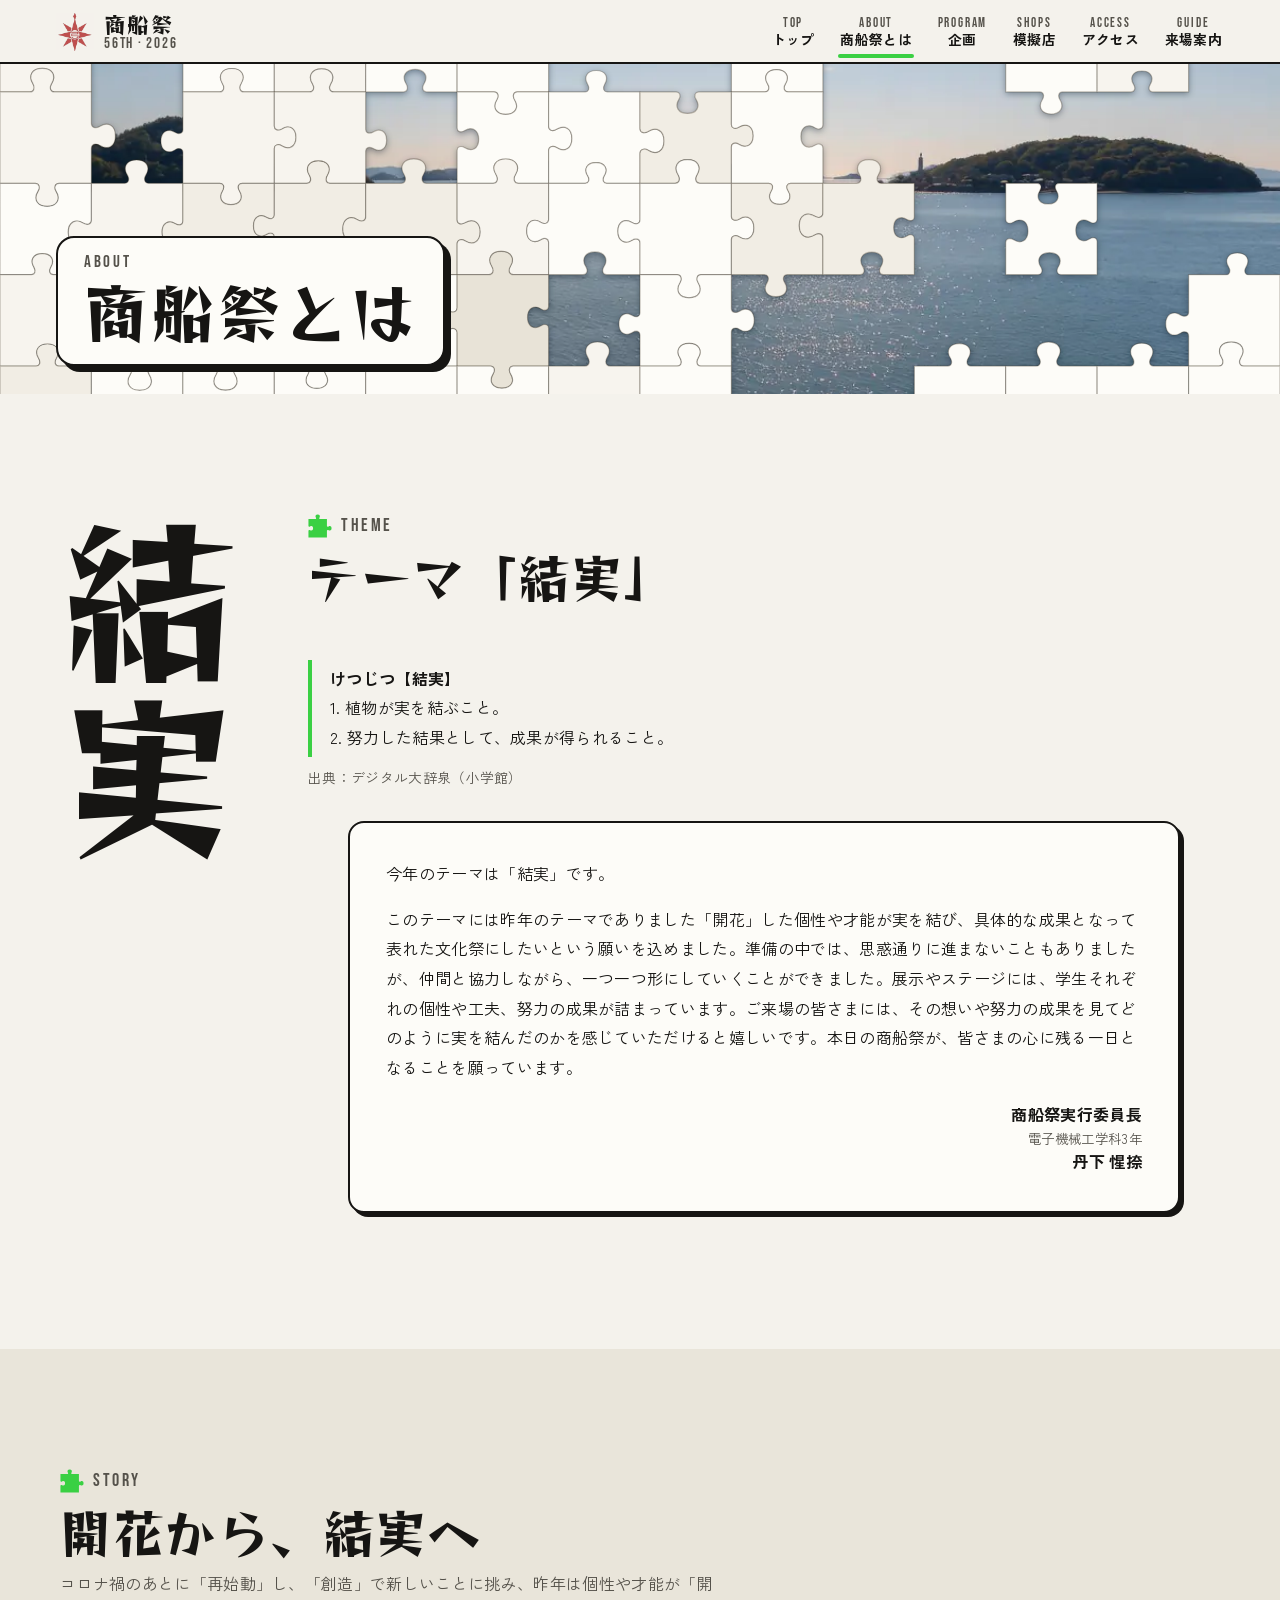
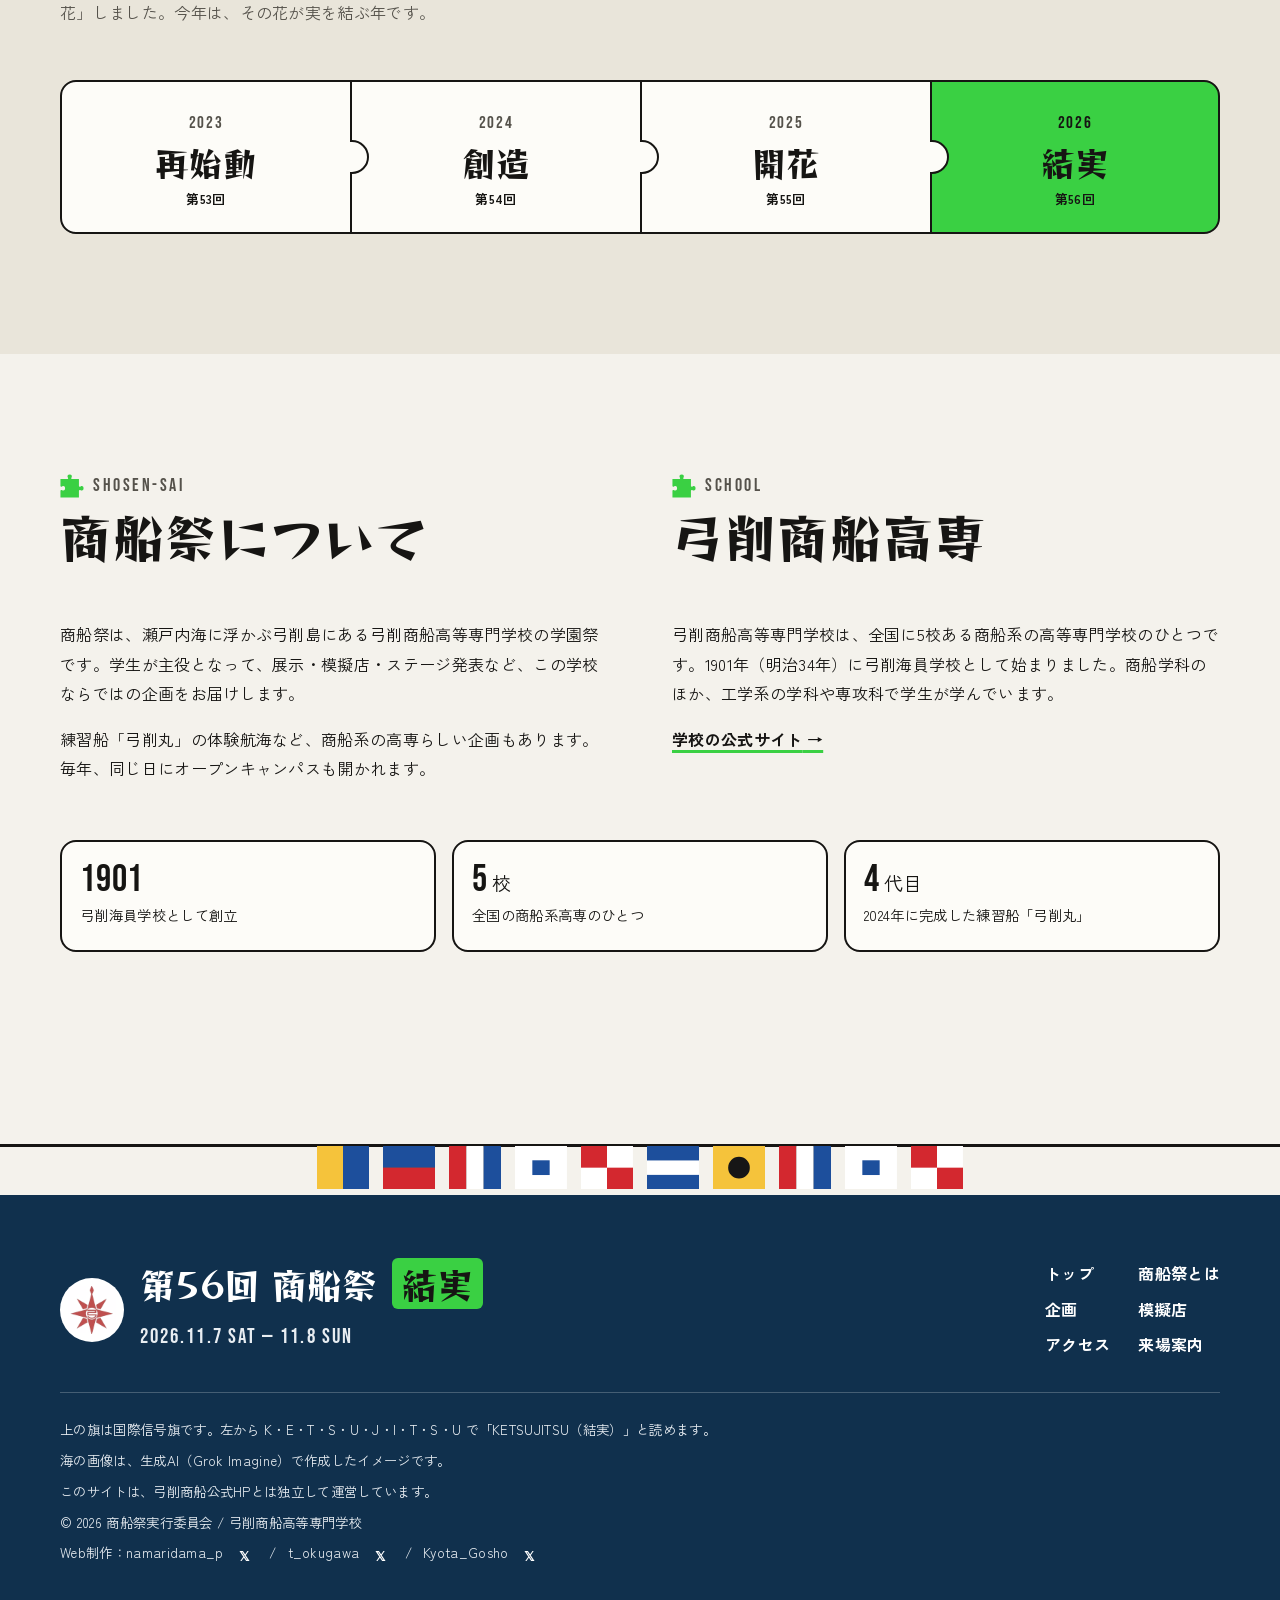
==== commit 52538504: "独立して運営の文言を追加" ====
--- a/about.html
+++ b/about.html
@@ -143,6 +143,7 @@
       <div class="footer-meta">
         <p>上の旗は国際信号旗です。左から K・E・T・S・U・J・I・T・S・U で「KETSUJITSU（結実）」と読めます。</p>
         <p>海の画像は、生成AI（Grok Imagine）で作成したイメージです。</p>
+        <p class="disclaimer">このサイトは、弓削商船公式HPとは独立して運営しています。</p>
         <p>&copy; 2026 商船祭実行委員会 / 弓削商船高等専門学校</p>
         <p class="credit">
           Web制作：namaridama_p
@@ -150,6 +151,9 @@
           <span class="credit-sep" aria-hidden="true">/</span>
           t_okugawa
           <a class="x-link" href="https://x.com/toma_okugawa" target="_blank" rel="noopener noreferrer" aria-label="t_okugawaのX">𝕏</a>
+          <span class="credit-sep" aria-hidden="true">/</span>
+          Kyota_Gosho
+          <a class="x-link" href="https://x.com/Kyota_Gosho" target="_blank" rel="noopener noreferrer" aria-label="Kyota_GoshoのX">𝕏</a>
         </p>
       </div>
     </div>
--- a/style.css
+++ b/style.css
@@ -469,7 +469,7 @@
    模擬店（shops.js が生成）
    ========================================================= */
 .shop { padding: 0; overflow: hidden; display: flex; flex-direction: column; }
-.shop-img { width: 100%; aspect-ratio: 16 / 9; object-fit: cover; border-bottom: var(--border); background: var(--paper-2); }
+.shop-img { display: block; width: 100%; aspect-ratio: 147.46 / 69.27; object-fit: cover; border-bottom: var(--border); background: var(--paper-2); }
 .shop-body { padding: 18px 20px 22px; }
 .shop-tags { display: flex; flex-wrap: wrap; gap: 6px; }
 .shop h3 { margin-top: 10px; font-size: 1.2rem; }
@@ -577,6 +577,8 @@
   color: #fff; font-weight: 700; text-decoration: none;
 }
 .x-link:hover { text-decoration: underline; }
+/* 暗い背景の上では、フォーカス枠を白にして見えやすくする */
+.site-footer :focus-visible, .band :focus-visible { outline-color: #fff; }
 
 /* ---------- スクロールで表示（script.js が .js / .is-visible を付ける） ---------- */
 .js [data-reveal] { opacity: 0; transform: translateY(24px); transition: opacity .8s var(--ease), transform .8s var(--ease); }
